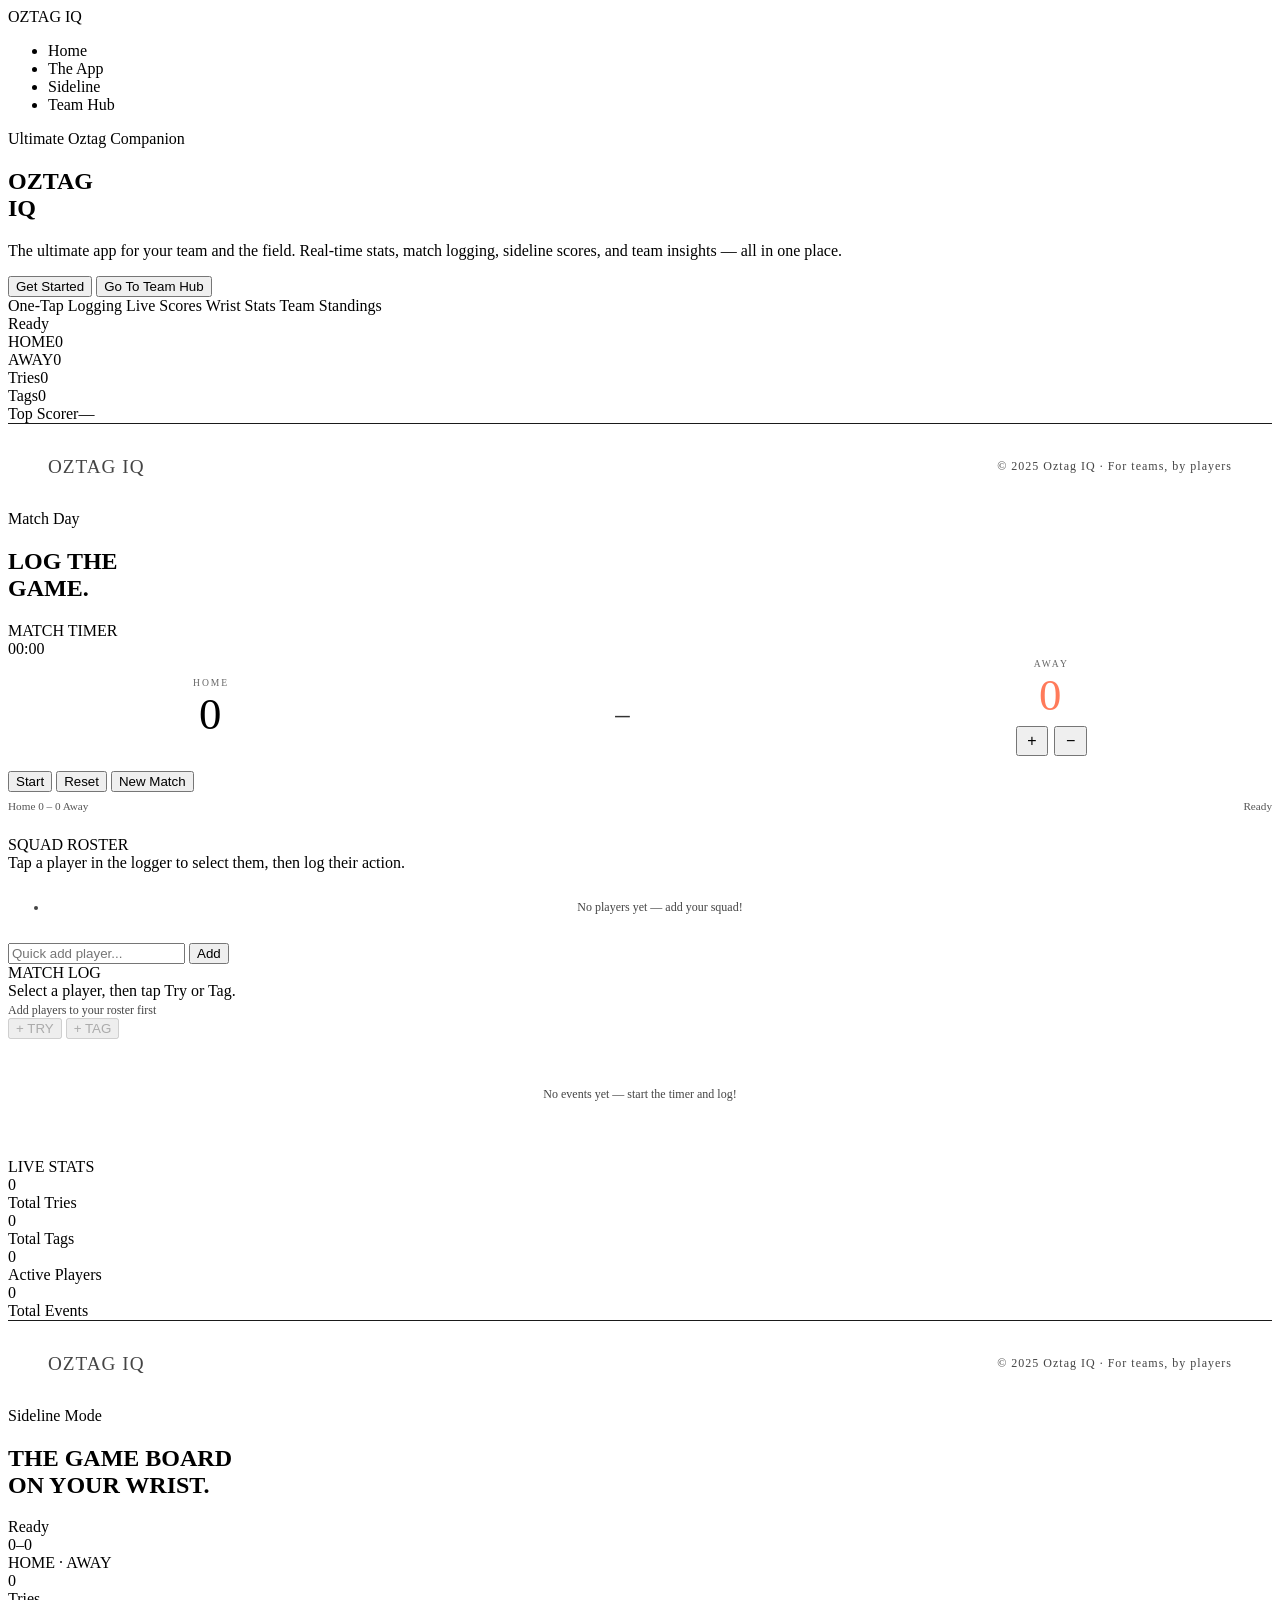
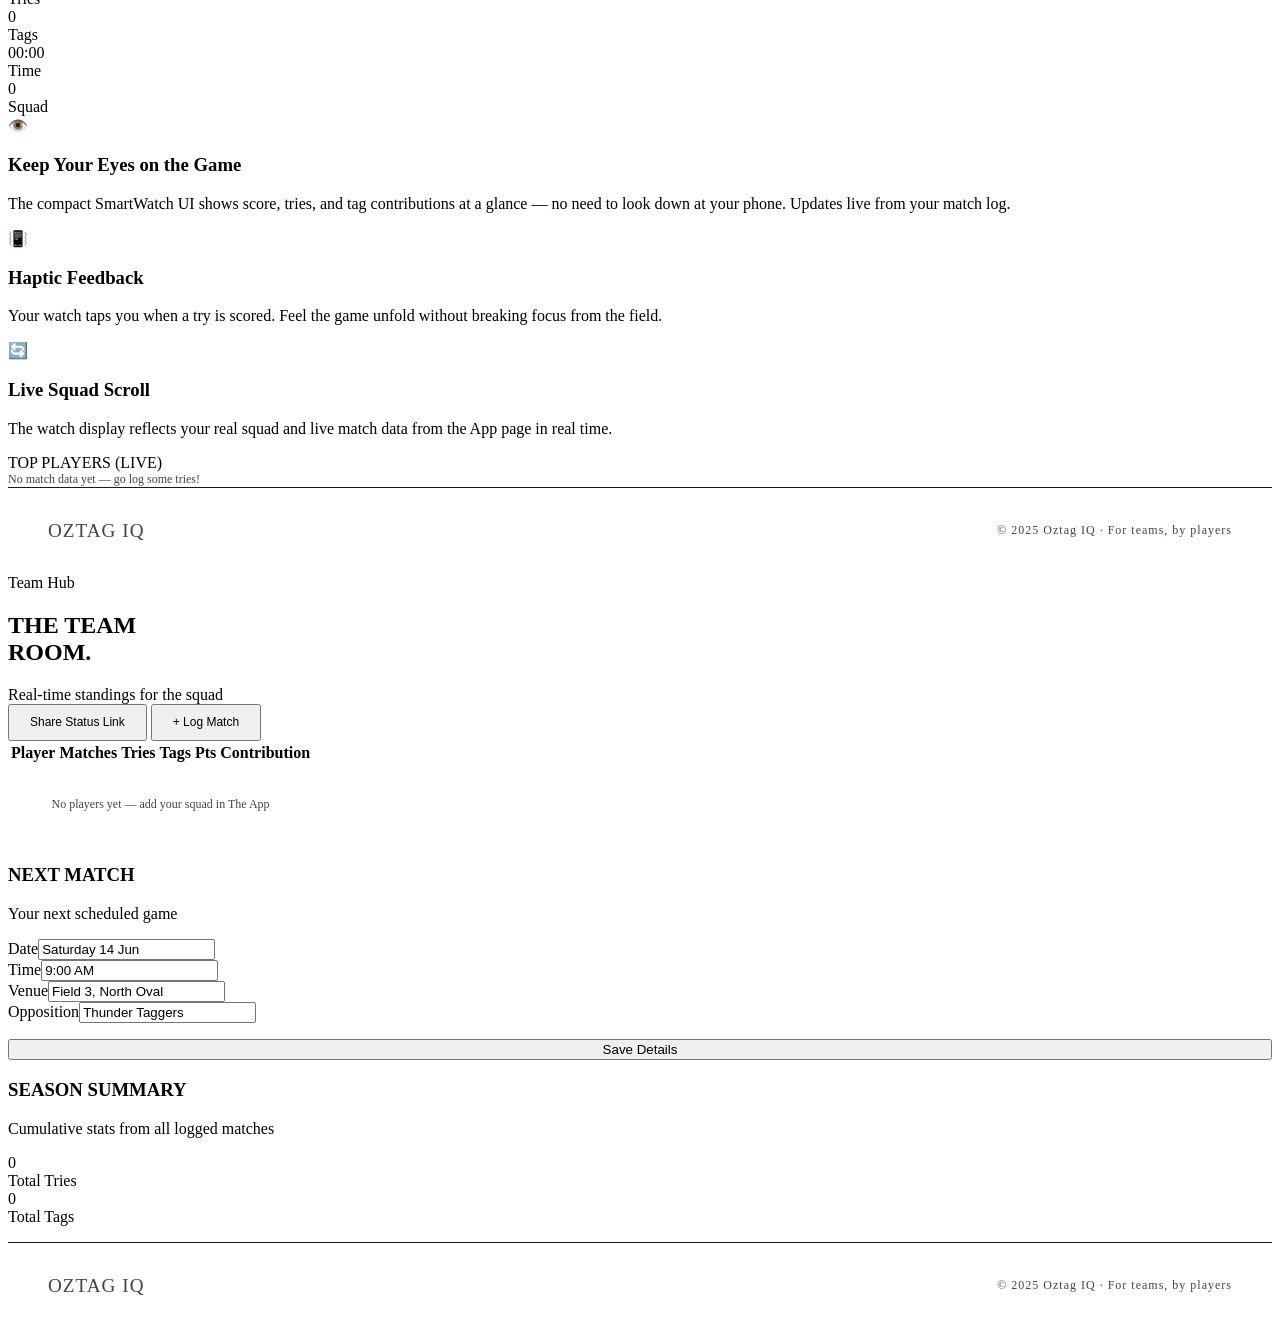
==== index (3).html @ fad25395 "Add files via upload" ====
<!DOCTYPE html>
<html lang="en">
<head>
<meta charset="UTF-8">
<meta name="viewport" content="width=device-width, initial-scale=1.0">
<title>Oztag IQ</title>
<link href="https://fonts.googleapis.com/css2?family=Bebas+Neue&family=DM+Sans:wght@300;400;500;600&family=DM+Mono:wght@400;500&display=swap" rel="stylesheet">
<link rel="stylesheet" href="style.css">
</head>
<body>

<nav>
  <span class="nav-logo" onclick="showPage('home')">OZTAG IQ</span>
  <ul class="nav-links">
    <li><a onclick="showPage('home')" id="nav-home" class="active">Home</a></li>
    <li><a onclick="showPage('app')" id="nav-app">The App</a></li>
    <li><a onclick="showPage('sideline')" id="nav-sideline">Sideline</a></li>
    <li><a onclick="showPage('teamhub')" id="nav-teamhub">Team Hub</a></li>
  </ul>
</nav>

<!-- TOAST -->
<div class="toast" id="toast"></div>

<!-- ADD PLAYER MODAL -->
<div class="modal-overlay hidden" id="addPlayerModal">
  <div class="modal">
    <h3>ADD PLAYER</h3>
    <input class="text-input modal-input" id="newPlayerName" placeholder="Player name..." />
    <div class="modal-actions">
      <button class="btn btn-secondary btn-small" onclick="closeModal()">Cancel</button>
      <button class="btn btn-primary btn-small" onclick="confirmAddPlayer()">Add Player</button>
    </div>
  </div>
</div>

<!-- ═══ HOME ═══ -->
<div id="home" class="page active">
  <section class="hero">
    <div class="hero-content">
      <div class="hero-eyebrow">Ultimate Oztag Companion</div>
      <h1 class="hero-title">OZTAG<br><span>IQ</span></h1>
      <p class="hero-sub">The ultimate app for your team and the field. Real-time stats, match logging, sideline scores, and team insights — all in one place.</p>
      <div class="hero-buttons">
        <button class="btn btn-primary" onclick="showPage('app')">Get Started</button>
        <button class="btn btn-secondary" onclick="showPage('teamhub')">Go To Team Hub</button>
      </div>
      <div class="hero-pills">
        <span class="pill">One-Tap Logging</span>
        <span class="pill">Live Scores</span>
        <span class="pill">Wrist Stats</span>
        <span class="pill">Team Standings</span>
      </div>
    </div>
    <div class="hero-visual">
      <div class="phone-wrap">
        <div class="phone">
          <div class="phone-screen">
            <div class="phone-score-header"><div class="game-label" id="heroGameLabel">Live · 00:00</div></div>
            <div class="score-row"><span class="score-team">HOME</span><span class="score-num" id="heroHome">0</span></div>
            <div class="score-row"><span class="score-team">AWAY</span><span class="score-num" id="heroAway">0</span></div>
            <div class="phone-stats">
              <div class="stat-row"><span>Tries</span><span id="heroTries">0</span></div>
              <div class="stat-row"><span>Tags</span><span id="heroTags">0</span></div>
              <div class="stat-row"><span>Top Scorer</span><span id="heroTopScorer">—</span></div>
            </div>
          </div>
        </div>
      </div>
    </div>
  </section>
  <footer><span class="logo">OZTAG IQ</span><span>© 2025 Oztag IQ · For teams, by players</span></footer>
</div>

<!-- ═══ THE APP ═══ -->
<div id="app" class="page">
  <div class="section-header">
    <div class="section-label">Match Day</div>
    <h2 class="section-title">LOG THE<br><span>GAME.</span></h2>
  </div>
  <div class="app-layout">
    <!-- LEFT: Roster + Logger -->
    <div style="display:flex;flex-direction:column;gap:1.5rem;">
      <!-- Match Timer -->
      <div class="app-panel">
        <div class="panel-title">MATCH TIMER</div>
        <div class="match-timer" id="matchTimer">00:00</div>
        <div style="display:flex;justify-content:space-around;align-items:center;margin-bottom:.9rem;gap:1rem;">
          <div style="text-align:center;">
            <div style="font-family:var(--font-m);font-size:.6rem;letter-spacing:2px;color:#666;margin-bottom:.3rem;">HOME</div>
            <div style="font-family:var(--font-d);font-size:2.8rem;color:var(--green);letter-spacing:2px;line-height:1;" id="homeScoreDisplay">0</div>
          </div>
          <div style="font-family:var(--font-d);font-size:1.8rem;color:#333;margin-top:1rem;">–</div>
          <div style="text-align:center;">
            <div style="font-family:var(--font-m);font-size:.6rem;letter-spacing:2px;color:#666;margin-bottom:.3rem;">AWAY</div>
            <div style="font-family:var(--font-d);font-size:2.8rem;color:#ff7a5a;letter-spacing:2px;line-height:1;" id="awayScoreDisplay">0</div>
            <div style="display:flex;gap:.4rem;justify-content:center;margin-top:.5rem;">
              <button class="icon-btn" onclick="changeAwayTries(1)" style="font-size:1rem;padding:.25rem .6rem;">+</button>
              <button class="icon-btn danger" onclick="changeAwayTries(-1)" style="font-size:1rem;padding:.25rem .6rem;">−</button>
            </div>
          </div>
        </div>
        <div class="timer-row">
          <button class="btn btn-primary btn-small" id="timerBtn" onclick="toggleTimer()">Start</button>
          <button class="btn btn-secondary btn-small" onclick="resetTimer()">Reset</button>
          <button class="btn btn-secondary btn-small" onclick="resetMatch()">New Match</button>
        </div>
        <div style="display:flex;justify-content:space-between;font-family:var(--font-m);font-size:.7rem;color:#555;margin-top:.5rem;">
          <span id="scoreDisplay" style="color:var(--white);">Home 0 – 0 Away</span>
          <span id="matchStatus" style="color:var(--green);">Ready</span>
        </div>
      </div>
      <!-- Roster -->
      <div class="app-panel">
        <div class="panel-title">SQUAD ROSTER</div>
        <div class="panel-sub">Tap a player in the logger to select them, then log their action.</div>
        <ul class="roster-list" id="rosterList"></ul>
        <div class="add-player-row">
          <input class="text-input" id="quickAddInput" placeholder="Quick add player..." onkeydown="if(event.key==='Enter')quickAddPlayer()" />
          <button class="btn btn-primary btn-small" onclick="quickAddPlayer()">Add</button>
        </div>
      </div>
    </div>
    <!-- RIGHT: Match Logger + Live Stats -->
    <div style="display:flex;flex-direction:column;gap:1.5rem;">
      <!-- Logger -->
      <div class="app-panel">
        <div class="panel-title">MATCH LOG</div>
        <div class="panel-sub">Select a player, then tap Try or Tag.</div>
        <div class="player-tap-grid" id="playerTapGrid"></div>
        <div class="log-action-row" style="margin-bottom:1rem;">
          <button class="action-btn try" id="tryBtn" onclick="logAction('try')" disabled>+ TRY</button>
          <button class="action-btn tag" id="tagBtn" onclick="logAction('tag')" disabled>+ TAG</button>
        </div>
        <div class="match-log-scroll" id="matchLogScroll">
          <div style="text-align:center;padding:2rem;color:#444;font-family:var(--font-m);font-size:.75rem;">No events yet — start the timer and log!</div>
        </div>
      </div>
      <!-- Live Stats -->
      <div class="app-panel">
        <div class="panel-title">LIVE STATS</div>
        <div class="stats-grid" id="liveStatsGrid">
          <div class="stat-card"><div class="stat-val" id="statTries">0</div><div class="stat-lbl">Total Tries</div></div>
          <div class="stat-card"><div class="stat-val" id="statTags">0</div><div class="stat-lbl">Total Tags</div></div>
          <div class="stat-card"><div class="stat-val" id="statPlayers">0</div><div class="stat-lbl">Active Players</div></div>
          <div class="stat-card"><div class="stat-val" id="statEvents">0</div><div class="stat-lbl">Total Events</div></div>
        </div>
        <div id="playerStatBars"></div>
      </div>
    </div>
  </div>
  <footer><span class="logo">OZTAG IQ</span><span>© 2025 Oztag IQ · For teams, by players</span></footer>
</div>

<!-- ═══ SIDELINE ═══ -->
<div id="sideline" class="page">
  <div class="section-header">
    <div class="section-label">Sideline Mode</div>
    <h2 class="section-title">THE GAME BOARD<br><span>ON YOUR WRIST.</span></h2>
  </div>
  <section class="sideline-hero">
    <div class="watch-wrap">
      <div class="watch">
        <div class="watch-screen">
          <div class="watch-label" id="watchLabel">Ready</div>
          <div class="watch-score" id="watchScore">0–0</div>
          <div class="watch-vs">HOME · AWAY</div>
          <div class="watch-stats-grid">
            <div class="watch-stat"><div class="watch-stat-val" id="watchTries">0</div><div class="watch-stat-lbl">Tries</div></div>
            <div class="watch-stat"><div class="watch-stat-val" id="watchTags">0</div><div class="watch-stat-lbl">Tags</div></div>
            <div class="watch-stat"><div class="watch-stat-val" id="watchTime">00:00</div><div class="watch-stat-lbl">Time</div></div>
            <div class="watch-stat"><div class="watch-stat-val" id="watchPlayers">0</div><div class="watch-stat-lbl">Squad</div></div>
          </div>
        </div>
      </div>
    </div>
    <div class="sideline-features">
      <div class="sl-feature">
        <div class="sl-icon">👁️</div>
        <div>
          <h3>Keep Your Eyes on the Game</h3>
          <p>The compact SmartWatch UI shows score, tries, and tag contributions at a glance — no need to look down at your phone. Updates live from your match log.</p>
        </div>
      </div>
      <div class="sl-feature">
        <div class="sl-icon">📳</div>
        <div>
          <h3>Haptic Feedback</h3>
          <p>Your watch taps you when a try is scored. Feel the game unfold without breaking focus from the field.</p>
        </div>
      </div>
      <div class="sl-feature">
        <div class="sl-icon">🔄</div>
        <div>
          <h3>Live Squad Scroll</h3>
          <p>The watch display reflects your real squad and live match data from the App page in real time.</p>
        </div>
      </div>
      <div class="app-panel" style="margin-top:0;">
        <div class="panel-title">TOP PLAYERS (LIVE)</div>
        <div id="sidelinePlayerList" style="font-family:var(--font-m);font-size:.8rem;color:#666;">No match data yet — go log some tries!</div>
      </div>
    </div>
  </section>
  <footer><span class="logo">OZTAG IQ</span><span>© 2025 Oztag IQ · For teams, by players</span></footer>
</div>

<!-- ═══ TEAM HUB ═══ -->
<div id="teamhub" class="page">
  <div class="section-header">
    <div class="section-label">Team Hub</div>
    <h2 class="section-title">THE TEAM<br><span>ROOM.</span></h2>
  </div>
  <div class="team-hub-layout">
    <div class="hub-top">
      <div class="hub-badge"><div class="live-dot"></div>Real-time standings for the squad</div>
      <div class="hub-actions">
        <button class="btn btn-secondary" style="padding:.6rem 1.25rem;font-size:.75rem;" onclick="shareStatusLink()">Share Status Link</button>
        <button class="btn btn-primary" style="padding:.6rem 1.25rem;font-size:.75rem;" onclick="showPage('app')">+ Log Match</button>
      </div>
    </div>
    <table class="standings-table">
      <thead>
        <tr>
          <th>Player</th>
          <th>Matches</th>
          <th>Tries</th>
          <th>Tags</th>
          <th>Pts Contribution</th>
        </tr>
      </thead>
      <tbody id="standingsBody"></tbody>
    </table>
    <div class="hub-bottom-cards">
      <div class="hub-card">
        <h3>NEXT MATCH</h3>
        <p>Your next scheduled game</p>
        <div class="next-match-details">
          <div class="match-detail-row"><span>Date</span><input id="nmDate" value="Saturday 14 Jun" /></div>
          <div class="match-detail-row"><span>Time</span><input id="nmTime" value="9:00 AM" /></div>
          <div class="match-detail-row"><span>Venue</span><input id="nmVenue" value="Field 3, North Oval" /></div>
          <div class="match-detail-row"><span>Opposition</span><input id="nmOppo" value="Thunder Taggers" /></div>
        </div>
        <button class="btn btn-secondary btn-small" style="margin-top:1rem;width:100%;" onclick="saveNextMatch()">Save Details</button>
      </div>
      <div class="hub-card">
        <h3>SEASON SUMMARY</h3>
        <p>Cumulative stats from all logged matches</p>
        <div class="stats-grid" style="grid-template-columns:1fr 1fr;gap:.75rem;margin-bottom:1rem;">
          <div class="stat-card"><div class="stat-val" id="seasonTries">0</div><div class="stat-lbl">Total Tries</div></div>
          <div class="stat-card"><div class="stat-val" id="seasonTags">0</div><div class="stat-lbl">Total Tags</div></div>
        </div>
        <div id="seasonBars"></div>
      </div>
    </div>
  </div>
  <footer><span class="logo">OZTAG IQ</span><span>© 2025 Oztag IQ · For teams, by players</span></footer>
</div>

<script>
// ═══════════════════════════════════════════════════
// STATE
// ═══════════════════════════════════════════════════
let state = {
  players: [],         // {id, name, tries, tags, matches}
  matchLog: [],        // {id, time, player, action, timestamp}
  timerRunning: false,
  timerSeconds: 0,
  selectedPlayer: null,
  matchActive: false,
  nextMatch: { date:'Saturday 14 Jun', time:'9:00 AM', venue:'Field 3, North Oval', oppo:'Thunder Taggers' },
  matchCount: 0,
  awayTries: 0
};
let timerInterval = null;

// ═══════════════════════════════════════════════════
// PERSISTENCE
// ═══════════════════════════════════════════════════
function save() {
  try { localStorage.setItem('oztagiq_v2', JSON.stringify(state)); } catch(e){}
}
function load() {
  try {
    const d = localStorage.getItem('oztagiq_v2');
    if (d) state = { ...state, ...JSON.parse(d), timerRunning: false };
  } catch(e){}
}

// ═══════════════════════════════════════════════════
// NAVIGATION
// ═══════════════════════════════════════════════════
function showPage(id) {
  document.querySelectorAll('.page').forEach(p => p.classList.remove('active'));
  document.querySelectorAll('.nav-links a').forEach(a => a.classList.remove('active'));
  document.getElementById(id).classList.add('active');
  document.getElementById('nav-' + id).classList.add('active');
  window.scrollTo(0, 0);
  renderAll();
}

// ═══════════════════════════════════════════════════
// TIMER
// ═══════════════════════════════════════════════════
function toggleTimer() {
  if (state.timerRunning) {
    clearInterval(timerInterval);
    state.timerRunning = false;
    document.getElementById('timerBtn').textContent = 'Resume';
    document.getElementById('matchStatus').textContent = 'Paused';
  } else {
    state.matchActive = true;
    state.timerRunning = true;
    document.getElementById('timerBtn').textContent = 'Pause';
    document.getElementById('matchStatus').textContent = 'Live';
    timerInterval = setInterval(() => {
      state.timerSeconds++;
      updateTimerDisplay();
      save();
    }, 1000);
  }
  save();
}
function resetTimer() {
  clearInterval(timerInterval);
  state.timerRunning = false;
  state.timerSeconds = 0;
  document.getElementById('timerBtn').textContent = 'Start';
  document.getElementById('matchStatus').textContent = 'Ready';
  updateTimerDisplay();
  save();
}
function resetMatch() {
  if (!confirm('Start a new match? This will save current stats to season totals and reset the log.')) return;
  clearInterval(timerInterval);
  // increment match count for players with activity
  state.players.forEach(p => {
    if (p.tries > 0 || p.tags > 0) p.matches = (p.matches || 0) + 1;
  });
  state.matchCount++;
  state.matchLog = [];
  state.timerRunning = false;
  state.timerSeconds = 0;
  state.matchActive = false;
  state.selectedPlayer = null;
  state.awayTries = 0;
  document.getElementById('timerBtn').textContent = 'Start';
  document.getElementById('matchStatus').textContent = 'Ready';
  updateTimerDisplay();
  save();
  renderAll();
  toast('New match started!');
}
function updateTimerDisplay() {
  const m = Math.floor(state.timerSeconds / 60).toString().padStart(2,'0');
  const s = (state.timerSeconds % 60).toString().padStart(2,'0');
  const str = m + ':' + s;
  const el = document.getElementById('matchTimer');
  if (el) el.textContent = str;
  const wt = document.getElementById('watchTime');
  if (wt) wt.textContent = str;
  const hl = document.getElementById('heroGameLabel');
  if (hl) hl.textContent = state.matchActive ? 'Live · ' + str : 'Ready';
}

// ═══════════════════════════════════════════════════
// PLAYERS
// ═══════════════════════════════════════════════════
function quickAddPlayer() {
  const inp = document.getElementById('quickAddInput');
  const name = inp.value.trim();
  if (!name) return;
  addPlayer(name);
  inp.value = '';
}
function addPlayer(name) {
  if (!name) return;
  if (state.players.find(p => p.name.toLowerCase() === name.toLowerCase())) {
    toast('Player already in squad!'); return;
  }
  state.players.push({ id: Date.now(), name, tries: 0, tags: 0, matches: 0 });
  save();
  renderAll();
  toast(name + ' added to squad!');
}
function removePlayer(id) {
  state.players = state.players.filter(p => p.id !== id);
  if (state.selectedPlayer === id) state.selectedPlayer = null;
  save();
  renderAll();
}
function confirmAddPlayer() {
  const name = document.getElementById('newPlayerName').value.trim();
  if (name) { addPlayer(name); closeModal(); document.getElementById('newPlayerName').value = ''; }
}
function closeModal() { document.getElementById('addPlayerModal').classList.add('hidden'); }

// ═══════════════════════════════════════════════════
// MATCH LOG
// ═══════════════════════════════════════════════════
function selectPlayer(id) {
  state.selectedPlayer = state.selectedPlayer === id ? null : id;
  renderPlayerTapGrid();
  const disabled = state.selectedPlayer === null;
  document.getElementById('tryBtn').disabled = disabled;
  document.getElementById('tagBtn').disabled = disabled;
}
function logAction(action) {
  if (!state.selectedPlayer) return;
  const player = state.players.find(p => p.id === state.selectedPlayer);
  if (!player) return;
  const m = Math.floor(state.timerSeconds / 60).toString().padStart(2,'0');
  const s = (state.timerSeconds % 60).toString().padStart(2,'0');
  const entry = { id: Date.now(), time: m+':'+s, player: player.name, playerId: player.id, action };
  state.matchLog.unshift(entry);
  if (action === 'try') player.tries++;
  if (action === 'tag') player.tags++;
  save();
  renderAll();
  toast(player.name + ': ' + (action === 'try' ? 'Try scored! 🏉' : 'Tag logged!'));
}
function deleteLogEntry(id) {
  const entry = state.matchLog.find(e => e.id === id);
  if (entry) {
    const player = state.players.find(p => p.id === entry.playerId);
    if (player) {
      if (entry.action === 'try' && player.tries > 0) player.tries--;
      if (entry.action === 'tag' && player.tags > 0) player.tags--;
    }
    state.matchLog = state.matchLog.filter(e => e.id !== id);
    save();
    renderAll();
  }
}

// ═══════════════════════════════════════════════════
// NEXT MATCH SAVE
// ═══════════════════════════════════════════════════
function saveNextMatch() {
  state.nextMatch = {
    date: document.getElementById('nmDate').value,
    time: document.getElementById('nmTime').value,
    venue: document.getElementById('nmVenue').value,
    oppo: document.getElementById('nmOppo').value
  };
  save();
  toast('Next match saved!');
}
function shareStatusLink() {
  const text = 'Oztag IQ Live — Home ' + getTries() + ' – ' + (state.awayTries||0) + ' Away | Time: ' + getTimeStr();
  if (navigator.clipboard) navigator.clipboard.writeText(text);
  toast('Status copied to clipboard!');
}
function changeAwayTries(delta) {
  state.awayTries = Math.max(0, (state.awayTries || 0) + delta);
  save();
  updateScoreDisplay();
  if (delta > 0) toast('Away try scored!');
}
function getTries() { return state.players.reduce((s,p)=>s+p.tries,0); }
function getTags() { return state.players.reduce((s,p)=>s+p.tags,0); }
function getTimeStr() { const m=Math.floor(state.timerSeconds/60).toString().padStart(2,'0'); const s=(state.timerSeconds%60).toString().padStart(2,'0'); return m+':'+s; }

// ═══════════════════════════════════════════════════
// TOAST
// ═══════════════════════════════════════════════════
let toastTimeout;
function toast(msg) {
  const el = document.getElementById('toast');
  el.textContent = msg;
  el.classList.add('show');
  clearTimeout(toastTimeout);
  toastTimeout = setTimeout(() => el.classList.remove('show'), 2200);
}

// ═══════════════════════════════════════════════════
// RENDER
// ═══════════════════════════════════════════════════
function renderAll() {
  renderRoster();
  renderPlayerTapGrid();
  renderMatchLog();
  renderLiveStats();
  renderStandings();
  renderSidelineWatch();
  renderSeasonSummary();
  updateScoreDisplay();
}

function renderRoster() {
  const el = document.getElementById('rosterList');
  if (!el) return;
  if (state.players.length === 0) {
    el.innerHTML = '<li style="padding:.75rem;color:#444;font-family:var(--font-m);font-size:.75rem;text-align:center;">No players yet — add your squad!</li>';
    return;
  }
  el.innerHTML = state.players.map(p => `
    <li class="roster-item">
      <span class="roster-name">${p.name}</span>
      <div class="roster-actions">
        <span style="color:#555;font-size:.65rem;">${p.tries}T ${p.tags}Tg</span>
        <button class="icon-btn danger" onclick="removePlayer(${p.id})">✕</button>
      </div>
    </li>`).join('');
}

function renderPlayerTapGrid() {
  const el = document.getElementById('playerTapGrid');
  if (!el) return;
  if (state.players.length === 0) {
    el.innerHTML = '<span style="font-family:var(--font-m);font-size:.75rem;color:#444;">Add players to your roster first</span>';
    return;
  }
  el.innerHTML = state.players.map(p => `
    <button class="player-tap ${state.selectedPlayer === p.id ? 'selected' : ''}" onclick="selectPlayer(${p.id})">${p.name}</button>
  `).join('');
}

function renderMatchLog() {
  const el = document.getElementById('matchLogScroll');
  if (!el) return;
  if (state.matchLog.length === 0) {
    el.innerHTML = '<div style="text-align:center;padding:2rem;color:#444;font-family:var(--font-m);font-size:.75rem;">No events yet — start the timer and log!</div>';
    return;
  }
  el.innerHTML = state.matchLog.map(e => `
    <div class="log-entry">
      <span class="log-time">${e.time}</span>
      <span class="log-player">${e.player}</span>
      <span class="log-action-badge ${e.action === 'try' ? 'badge-try' : 'badge-tag'}">${e.action === 'try' ? 'TRY' : 'TAG'}</span>
      <button class="log-del" onclick="deleteLogEntry(${e.id})" title="Remove">✕</button>
    </div>`).join('');
}

function renderLiveStats() {
  const tries = getTries();
  const tags = getTags();
  const events = state.matchLog.length;
  const activePlayers = state.players.filter(p => p.tries > 0 || p.tags > 0).length;
  const set = (id, val) => { const e = document.getElementById(id); if(e) e.textContent = val; };
  set('statTries', tries);
  set('statTags', tags);
  set('statPlayers', activePlayers);
  set('statEvents', events);
  // hero phone
  set('heroTries', tries);
  set('heroTags', tags);
  set('heroHome', tries);
  // top scorer
  const sorted = [...state.players].sort((a,b) => b.tries - a.tries);
  set('heroTopScorer', sorted.length && sorted[0].tries > 0 ? sorted[0].name + ' · ' + sorted[0].tries + ' tries' : '—');
  // player bars
  const barsEl = document.getElementById('playerStatBars');
  if (barsEl && state.players.length > 0) {
    const maxTries = Math.max(...state.players.map(p=>p.tries), 1);
    barsEl.innerHTML = state.players.filter(p=>p.tries>0||p.tags>0).map(p => `
      <div class="bar-row">
        <div class="bar-label"><span>${p.name}</span><span>${p.tries} tries · ${p.tags} tags</span></div>
        <div class="bar-track"><div class="bar-fill" style="width:${Math.round(p.tries/maxTries*100)}%"></div></div>
      </div>`).join('') || '<div style="color:#444;font-size:.75rem;font-family:var(--font-m);">No stats yet</div>';
  }
}

function updateScoreDisplay() {
  const home = getTries();
  const away = state.awayTries || 0;
  const el = document.getElementById('scoreDisplay');
  if (el) el.textContent = 'Home ' + home + ' – ' + away + ' Away';
  const hd = document.getElementById('homeScoreDisplay');
  if (hd) hd.textContent = home;
  const ad = document.getElementById('awayScoreDisplay');
  if (ad) ad.textContent = away;
  // hero phone
  const ha = document.getElementById('heroAway');
  if (ha) ha.textContent = away;
  // watch
  const ws = document.getElementById('watchScore');
  if (ws) ws.textContent = home + '–' + away;
}

function renderStandings() {
  const el = document.getElementById('standingsBody');
  if (!el) return;
  if (state.players.length === 0) {
    el.innerHTML = '<tr><td colspan="5" style="text-align:center;padding:2rem;color:#444;font-family:var(--font-m);font-size:.75rem;">No players yet — add your squad in The App</td></tr>';
    return;
  }
  const sorted = [...state.players].sort((a,b)=>(b.tries*2+b.tags)-(a.tries*2+a.tags));
  el.innerHTML = sorted.map((p,i) => `
    <tr>
      <td><div class="player-name">${p.name}${i===0 && p.tries>0?'<span class="you-badge">TOP</span>':''}</div></td>
      <td>${p.matches}</td>
      <td class="${p.tries === Math.max(...state.players.map(x=>x.tries)) && p.tries>0 ? 'stat-highlight':''}">${p.tries}</td>
      <td>${p.tags}</td>
      <td class="${p.tries*2+p.tags === Math.max(...state.players.map(x=>x.tries*2+x.tags)) && (p.tries+p.tags)>0 ? 'stat-highlight':''}">${p.tries * 2 + p.tags}</td>
    </tr>`).join('');
}

function renderSidelineWatch() {
  const tries = getTries();
  const tags = getTags();
  const set = (id,v) => { const e=document.getElementById(id); if(e) e.textContent=v; };
  set('watchScore', getTries() + '–' + (state.awayTries||0));
  set('watchTries', tries);
  set('watchTags', tags);
  set('watchPlayers', state.players.length);
  set('watchLabel', state.matchActive ? 'Live Match' : 'Ready');
  // sideline player list
  const el = document.getElementById('sidelinePlayerList');
  if (el) {
    const active = [...state.players].filter(p=>p.tries>0||p.tags>0).sort((a,b)=>b.tries-a.tries);
    if (active.length === 0) {
      el.innerHTML = '<div style="color:#444;font-size:.75rem;">No match data yet — go log some tries!</div>';
    } else {
      el.innerHTML = active.map(p=>`
        <div style="display:flex;justify-content:space-between;padding:.5rem 0;border-bottom:1px solid #111;font-family:var(--font-m);font-size:.75rem;">
          <span>${p.name}</span><span style="color:var(--green);">${p.tries}T ${p.tags}Tg</span>
        </div>`).join('');
    }
  }
}

function renderSeasonSummary() {
  const allTries = state.players.reduce((s,p)=>s+p.tries,0);
  const allTags = state.players.reduce((s,p)=>s+p.tags,0);
  const set = (id,v) => { const e=document.getElementById(id); if(e) e.textContent=v; };
  set('seasonTries', allTries);
  set('seasonTags', allTags);
  const barsEl = document.getElementById('seasonBars');
  if (barsEl && state.players.length > 0) {
    const maxTries = Math.max(...state.players.map(p=>p.tries),1);
    barsEl.innerHTML = state.players.filter(p=>p.tries>0).map(p=>`
      <div class="bar-row">
        <div class="bar-label"><span>${p.name}</span><span>${p.tries} tries</span></div>
        <div class="bar-track"><div class="bar-fill" style="width:${Math.round(p.tries/maxTries*100)}%"></div></div>
      </div>`).join('') || '<div style="color:#444;font-size:.75rem;font-family:var(--font-m);">No tries logged yet</div>';
  }
}

// ═══════════════════════════════════════════════════
// INIT
// ═══════════════════════════════════════════════════
load();
// Restore next match inputs
if (state.nextMatch) {
  const fields = ['nmDate','nmTime','nmVenue','nmOppo'];
  const keys = ['date','time','venue','oppo'];
  fields.forEach((id,i)=>{ const el=document.getElementById(id); if(el&&state.nextMatch[keys[i]]) el.value=state.nextMatch[keys[i]]; });
}
renderAll();
updateTimerDisplay();
// If timer was running when page closed, mark as paused
document.getElementById('matchStatus').textContent = state.matchActive ? 'Paused' : 'Ready';
document.getElementById('timerBtn').textContent = 'Start';
</script>
</body>
</html>
---- style.css ----
.modal-overlay{position:fixed;inset:0;background:rgba(0,0,0,.75);z-index:200;display:flex;align-items:center;justify-content:center;backdrop-filter:blur(4px);}
.modal-overlay.hidden{display:none;}
.modal{background:#1a1a1a;border:1px solid #2a2a2a;border-radius:16px;padding:2rem;width:360px;max-width:90vw;}
.modal h3{font-family:var(--font-d);font-size:1.4rem;letter-spacing:1px;margin-bottom:1.5rem;}
.modal-input{width:100%;margin-bottom:1rem;}
.modal-actions{display:flex;gap:.75rem;justify-content:flex-end;margin-top:1.5rem;}
.toast{position:fixed;bottom:2rem;left:50%;transform:translateX(-50%);background:var(--green);color:var(--black);font-family:var(--font-m);font-size:.8rem;font-weight:600;letter-spacing:1px;padding:.65rem 1.5rem;border-radius:50px;z-index:300;opacity:0;transition:opacity .3s;pointer-events:none;}
.toast.show{opacity:1;}
 
/* FOOTER */
footer{border-top:1px solid #1a1a1a;padding:2rem 2.5rem;display:flex;align-items:center;justify-content:space-between;color:#444;font-size:.75rem;font-family:var(--font-m);letter-spacing:1px;}
footer .logo{color:var(--green);font-family:var(--font-d);font-size:1.2rem;}
 
@media(max-width:768px){
  .hero,.sideline-hero{grid-template-columns:1fr;}
  .app-layout,.hub-bottom-cards{grid-template-columns:1fr;}
  .hero-visual{display:none;}
  nav{padding:0 1rem;}
  .hero,.sideline-hero,.team-hub-layout{padding-left:1.25rem;padding-right:1.25rem;}
  .app-layout{padding:0 1.25rem 3rem;}
  .section-header{padding:3rem 1.25rem 2rem;}
  .nav-links a{font-size:.7rem;padding:.5rem .6rem;}
}
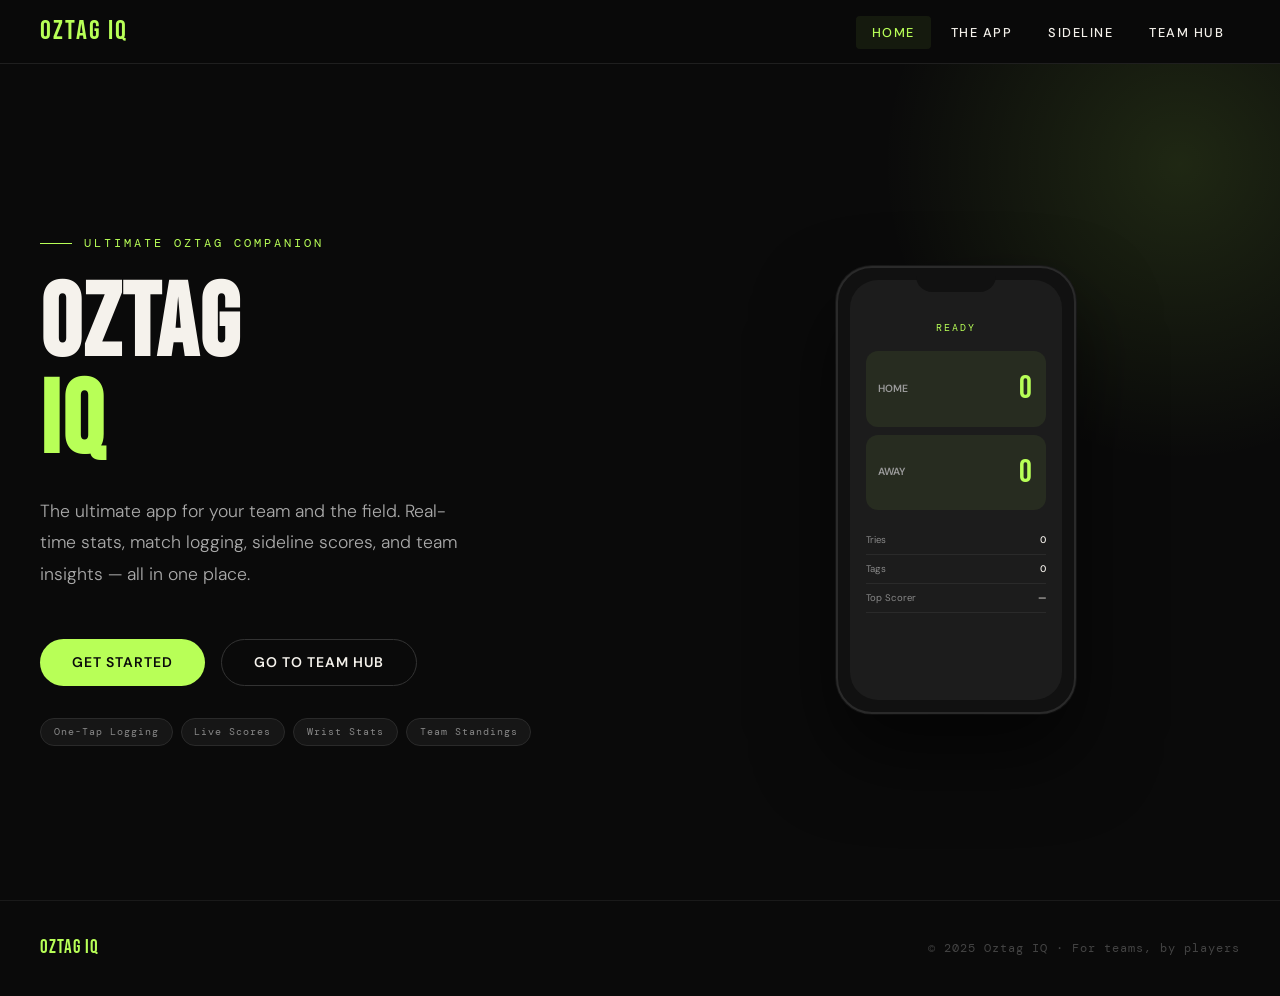
==== commit 8fc746c4: "Add files via upload" ====
--- a/index (3).html
+++ b/index (3).html
@@ -6,6 +6,8 @@
 <title>Oztag IQ</title>
 <link href="https://fonts.googleapis.com/css2?family=Bebas+Neue&family=DM+Sans:wght@300;400;500;600&family=DM+Mono:wght@400;500&display=swap" rel="stylesheet">
 <link rel="stylesheet" href="style.css">
+<link rel="manifest" href="manifest.json">
+  <meta name="theme-color" content="#b8ff57">
 </head>
 <body>
 
@@ -652,6 +654,12 @@
 // If timer was running when page closed, mark as paused
 document.getElementById('matchStatus').textContent = state.matchActive ? 'Paused' : 'Ready';
 document.getElementById('timerBtn').textContent = 'Start';
+
+
+if ('serviceWorker' in navigator) {
+  navigator.serviceWorker.register('./sw.js');
+}
+
 </script>
 </body>
 </html>
--- a/style.css
+++ b/style.css
@@ -1,3 +1,166 @@
+:root {
+  --black:#0a0a0a;--white:#f5f2ec;--green:#b8ff57;--green-dark:#8fd43a;
+  --grey:#1c1c1c;--grey2:#2a2a2a;--muted:#666;--accent:#ff5733;
+  --font-d:'Bebas Neue',sans-serif;--font-b:'DM Sans',sans-serif;--font-m:'DM Mono',monospace;
+}
+*,*::before,*::after{box-sizing:border-box;margin:0;padding:0;}
+html{scroll-behavior:smooth;}
+body{background:var(--black);color:var(--white);font-family:var(--font-b);font-size:16px;line-height:1.6;overflow-x:hidden;}
+nav{position:fixed;top:0;left:0;right:0;z-index:100;display:flex;align-items:center;justify-content:space-between;padding:0 2.5rem;height:64px;background:rgba(10,10,10,0.95);backdrop-filter:blur(12px);border-bottom:1px solid #1f1f1f;}
+.nav-logo{font-family:var(--font-d);font-size:1.7rem;letter-spacing:2px;color:var(--green);text-decoration:none;cursor:pointer;}
+.nav-links{display:flex;gap:.25rem;list-style:none;}
+.nav-links a{color:var(--white);text-decoration:none;font-size:.8rem;font-weight:500;letter-spacing:1.5px;text-transform:uppercase;padding:.5rem 1rem;border-radius:4px;transition:color .2s,background .2s;cursor:pointer;}
+.nav-links a:hover,.nav-links a.active{color:var(--green);background:rgba(184,255,87,.07);}
+.page{display:none;min-height:100vh;padding-top:64px;}
+.page.active{display:block;}
+#home.active{display:flex;flex-direction:column;}
+
+/* HOME */
+.hero{position:relative;display:grid;grid-template-columns:1fr 1fr;align-items:center;min-height:calc(100vh - 64px);padding:5rem 2.5rem 4rem;gap:4rem;overflow:hidden;}
+.hero::before{content:'';position:absolute;top:-200px;right:-200px;width:600px;height:600px;background:radial-gradient(circle,rgba(184,255,87,.12) 0%,transparent 70%);pointer-events:none;}
+.hero-eyebrow{font-family:var(--font-m);font-size:.75rem;letter-spacing:3px;text-transform:uppercase;color:var(--green);margin-bottom:1.5rem;display:flex;align-items:center;gap:.75rem;}
+.hero-eyebrow::before{content:'';display:block;width:32px;height:1px;background:var(--green);}
+.hero-title{font-family:var(--font-d);font-size:clamp(4rem,8vw,7rem);line-height:.95;letter-spacing:2px;margin-bottom:1.5rem;}
+.hero-title span{color:var(--green);}
+.hero-sub{font-size:1.1rem;color:#aaa;max-width:440px;margin-bottom:3rem;font-weight:300;line-height:1.8;}
+.hero-buttons{display:flex;gap:1rem;flex-wrap:wrap;}
+.btn{display:inline-block;padding:.85rem 2rem;border-radius:50px;font-weight:600;font-size:.875rem;letter-spacing:1px;text-transform:uppercase;cursor:pointer;text-decoration:none;transition:all .2s;border:none;font-family:var(--font-b);}
+.btn-primary{background:var(--green);color:var(--black);}
+.btn-primary:hover{background:var(--green-dark);transform:translateY(-2px);}
+.btn-secondary{background:transparent;color:var(--white);border:1.5px solid #333;}
+.btn-secondary:hover{border-color:var(--green);color:var(--green);transform:translateY(-2px);}
+.hero-pills{display:flex;gap:.5rem;flex-wrap:wrap;margin-top:2rem;}
+.pill{font-family:var(--font-m);font-size:.65rem;letter-spacing:1px;padding:.3rem .8rem;border-radius:20px;background:rgba(255,255,255,.05);border:1px solid #2a2a2a;color:#888;}
+.hero-visual{display:flex;justify-content:center;align-items:center;position:relative;}
+.phone-wrap{position:relative;animation:float 4s ease-in-out infinite;}
+@keyframes float{0%,100%{transform:translateY(0);}50%{transform:translateY(-16px);}}
+.phone{width:240px;background:#111;border-radius:36px;border:2px solid #2a2a2a;padding:12px;box-shadow:0 40px 80px rgba(0,0,0,.6),0 0 0 1px #1a1a1a;position:relative;overflow:hidden;}
+.phone::before{content:'';position:absolute;top:0;left:50%;transform:translateX(-50%);width:80px;height:24px;background:#111;border-radius:0 0 16px 16px;z-index:10;}
+.phone-screen{background:var(--grey);border-radius:28px;padding:2.5rem 1rem 1.5rem;min-height:420px;}
+.phone-score-header{text-align:center;margin-bottom:1rem;}
+.game-label{font-family:var(--font-m);font-size:.6rem;letter-spacing:2px;color:var(--green);text-transform:uppercase;margin-bottom:.5rem;}
+.score-row{display:flex;justify-content:space-between;align-items:center;padding:.75rem;background:rgba(184,255,87,.07);border-radius:12px;margin-bottom:.5rem;}
+.score-team{font-size:.65rem;font-weight:600;color:#999;}
+.score-num{font-family:var(--font-d);font-size:2rem;color:var(--green);letter-spacing:2px;}
+.phone-stats{margin-top:1rem;}
+.stat-row{display:flex;justify-content:space-between;padding:.4rem 0;border-bottom:1px solid #2a2a2a;font-size:.6rem;color:#888;}
+.stat-row span:last-child{color:var(--white);font-weight:500;}
+
+/* SECTION HEADERS */
+.section-header{padding:5rem 2.5rem 3rem;max-width:800px;}
+.section-label{font-family:var(--font-m);font-size:.7rem;letter-spacing:3px;text-transform:uppercase;color:var(--green);margin-bottom:1rem;display:flex;align-items:center;gap:.75rem;}
+.section-label::before{content:'';display:block;width:24px;height:1px;background:var(--green);}
+.section-title{font-family:var(--font-d);font-size:clamp(2.5rem,5vw,4.5rem);line-height:1;letter-spacing:1px;}
+.section-title span{color:var(--green);}
+
+/* APP PAGE - MATCH LOG */
+.app-layout{padding:0 2.5rem 5rem;display:grid;grid-template-columns:1fr 1fr;gap:2rem;align-items:start;}
+.app-panel{background:var(--grey);border-radius:16px;padding:2rem;border:1px solid #222;}
+.panel-title{font-family:var(--font-d);font-size:1.5rem;letter-spacing:1px;margin-bottom:.5rem;}
+.panel-sub{font-size:.85rem;color:#666;margin-bottom:1.5rem;}
+
+/* Roster */
+.roster-list{list-style:none;margin-bottom:1.25rem;}
+.roster-item{display:flex;align-items:center;justify-content:space-between;padding:.6rem .75rem;border-bottom:1px solid #111;font-family:var(--font-m);font-size:.8rem;}
+.roster-item:last-child{border-bottom:none;}
+.roster-name{color:var(--white);}
+.roster-actions{display:flex;gap:.4rem;}
+.icon-btn{background:rgba(255,255,255,.05);border:1px solid #333;color:#aaa;border-radius:6px;padding:.25rem .5rem;font-size:.7rem;cursor:pointer;font-family:var(--font-m);transition:all .2s;}
+.icon-btn:hover{border-color:var(--green);color:var(--green);}
+.icon-btn.danger:hover{border-color:var(--accent);color:var(--accent);}
+.add-player-row{display:flex;gap:.5rem;margin-top:.5rem;}
+.text-input{flex:1;background:#111;border:1px solid #2a2a2a;color:var(--white);border-radius:8px;padding:.5rem .75rem;font-family:var(--font-m);font-size:.8rem;outline:none;transition:border-color .2s;}
+.text-input:focus{border-color:var(--green);}
+.text-input::placeholder{color:#444;}
+.btn-small{padding:.5rem 1rem;border-radius:8px;font-size:.75rem;letter-spacing:.5px;}
+
+/* Match Log */
+.match-log-scroll{max-height:320px;overflow-y:auto;margin-bottom:1rem;}
+.match-log-scroll::-webkit-scrollbar{width:4px;}
+.match-log-scroll::-webkit-scrollbar-thumb{background:#2a2a2a;border-radius:2px;}
+.log-entry{display:flex;align-items:center;gap:.75rem;padding:.55rem .75rem;border-bottom:1px solid #111;font-size:.75rem;font-family:var(--font-m);}
+.log-entry:last-child{border-bottom:none;}
+.log-time{color:var(--muted);min-width:38px;}
+.log-player{color:var(--white);flex:1;}
+.log-action-badge{padding:.15rem .5rem;border-radius:4px;font-size:.6rem;font-weight:600;letter-spacing:1px;}
+.badge-try{background:rgba(184,255,87,.15);color:var(--green);border:1px solid rgba(184,255,87,.3);}
+.badge-tag{background:rgba(255,87,51,.1);color:#ff7a5a;border:1px solid rgba(255,87,51,.2);}
+.log-del{color:#333;cursor:pointer;transition:color .2s;background:none;border:none;font-size:.9rem;padding:0;}
+.log-del:hover{color:var(--accent);}
+.log-controls{display:grid;grid-template-columns:1fr;gap:.5rem;}
+.player-tap-grid{display:flex;flex-wrap:wrap;gap:.4rem;margin-bottom:.75rem;}
+.player-tap{background:#111;border:1px solid #2a2a2a;color:#bbb;border-radius:8px;padding:.4rem .8rem;font-family:var(--font-m);font-size:.75rem;cursor:pointer;transition:all .2s;}
+.player-tap.selected{border-color:var(--green);color:var(--green);background:rgba(184,255,87,.07);}
+.log-action-row{display:flex;gap:.5rem;}
+.action-btn{flex:1;padding:.6rem;border-radius:8px;font-family:var(--font-m);font-size:.75rem;font-weight:600;letter-spacing:1px;cursor:pointer;border:1.5px solid;transition:all .2s;}
+.action-btn.try{background:rgba(184,255,87,.1);border-color:rgba(184,255,87,.4);color:var(--green);}
+.action-btn.try:hover{background:rgba(184,255,87,.2);}
+.action-btn.tag{background:rgba(255,87,51,.08);border-color:rgba(255,87,51,.3);color:#ff7a5a;}
+.action-btn.tag:hover{background:rgba(255,87,51,.15);}
+.action-btn:disabled{opacity:.35;cursor:not-allowed;}
+.match-timer{font-family:var(--font-d);font-size:2rem;color:var(--green);letter-spacing:3px;text-align:center;margin-bottom:.5rem;}
+.timer-row{display:flex;gap:.5rem;justify-content:center;margin-bottom:1rem;}
+
+/* Stats */
+.stats-grid{display:grid;grid-template-columns:1fr 1fr;gap:.75rem;margin-bottom:1.5rem;}
+.stat-card{background:#111;border-radius:10px;padding:.9rem;text-align:center;}
+.stat-val{font-family:var(--font-d);font-size:2rem;color:var(--green);letter-spacing:2px;line-height:1;}
+.stat-lbl{font-size:.6rem;font-family:var(--font-m);color:var(--muted);letter-spacing:1.5px;text-transform:uppercase;margin-top:.2rem;}
+.bar-row{margin-bottom:.75rem;}
+.bar-label{display:flex;justify-content:space-between;font-size:.65rem;font-family:var(--font-m);color:#888;margin-bottom:.3rem;}
+.bar-label span:last-child{color:var(--green);}
+.bar-track{height:4px;background:#1a1a1a;border-radius:2px;overflow:hidden;}
+.bar-fill{height:100%;background:var(--green);border-radius:2px;transition:width .5s ease;}
+
+/* SIDELINE PAGE */
+.sideline-hero{display:grid;grid-template-columns:1fr 1fr;gap:5rem;padding:4rem 2.5rem 5rem;align-items:center;}
+.watch-wrap{display:flex;justify-content:center;animation:float 5s ease-in-out infinite;}
+.watch{width:180px;height:210px;background:#111;border-radius:40px;border:2px solid #2a2a2a;padding:16px;box-shadow:0 30px 60px rgba(0,0,0,.5),0 0 0 1px #1a1a1a;position:relative;}
+.watch::before{content:'';position:absolute;right:-8px;top:50%;transform:translateY(-50%);width:6px;height:50px;background:#222;border-radius:3px;border:1px solid #333;}
+.watch-screen{background:var(--black);border-radius:28px;height:100%;display:flex;flex-direction:column;align-items:center;justify-content:center;padding:.75rem;gap:.5rem;}
+.watch-label{font-family:var(--font-m);font-size:.45rem;letter-spacing:2px;color:var(--muted);text-transform:uppercase;}
+.watch-score{font-family:var(--font-d);font-size:2.5rem;color:var(--green);letter-spacing:3px;line-height:1;}
+.watch-vs{font-family:var(--font-m);font-size:.5rem;color:#555;}
+.watch-stats-grid{display:grid;grid-template-columns:1fr 1fr;gap:4px;width:100%;}
+.watch-stat{background:rgba(255,255,255,.04);border-radius:6px;padding:4px;text-align:center;}
+.watch-stat-val{font-family:var(--font-d);font-size:1rem;color:var(--white);line-height:1;}
+.watch-stat-lbl{font-family:var(--font-m);font-size:.35rem;color:var(--muted);letter-spacing:1px;}
+.sideline-features{display:flex;flex-direction:column;gap:2rem;}
+.sl-feature{display:flex;gap:1.25rem;align-items:flex-start;padding:1.5rem;border-radius:12px;border:1px solid #1f1f1f;background:#111;transition:border-color .3s;}
+.sl-feature:hover{border-color:rgba(184,255,87,.3);}
+.sl-icon{width:40px;height:40px;border-radius:10px;background:rgba(184,255,87,.1);display:flex;align-items:center;justify-content:center;font-size:1.1rem;flex-shrink:0;}
+.sl-feature h3{font-size:.95rem;font-weight:600;margin-bottom:.3rem;}
+.sl-feature p{font-size:.85rem;color:#777;line-height:1.7;}
+
+/* TEAM HUB */
+.team-hub-layout{padding:2rem 2.5rem 5rem;}
+.hub-top{display:flex;align-items:center;justify-content:space-between;margin-bottom:2.5rem;gap:1rem;flex-wrap:wrap;}
+.hub-badge{display:flex;align-items:center;gap:.5rem;font-family:var(--font-m);font-size:.7rem;color:var(--green);letter-spacing:1px;}
+.live-dot{width:8px;height:8px;border-radius:50%;background:var(--green);animation:pulse 2s infinite;}
+@keyframes pulse{0%,100%{opacity:1;transform:scale(1);}50%{opacity:.5;transform:scale(1.3);}}
+.hub-actions{display:flex;gap:.75rem;}
+.standings-table{width:100%;border-collapse:collapse;font-family:var(--font-m);font-size:.8rem;margin-bottom:3rem;}
+.standings-table thead tr{border-bottom:1px solid #2a2a2a;}
+.standings-table th{text-align:left;padding:.75rem 1rem;color:var(--muted);font-size:.65rem;letter-spacing:2px;text-transform:uppercase;font-weight:400;}
+.standings-table th:not(:first-child){text-align:center;}
+.standings-table td{padding:1rem;border-bottom:1px solid #141414;}
+.standings-table td:not(:first-child){text-align:center;color:#bbb;}
+.standings-table tbody tr{transition:background .2s;}
+.standings-table tbody tr:hover{background:rgba(255,255,255,.03);}
+.player-name{display:flex;align-items:center;gap:.75rem;font-weight:500;color:var(--white);}
+.you-badge{font-size:.55rem;background:rgba(184,255,87,.15);color:var(--green);border:1px solid rgba(184,255,87,.3);padding:.1rem .4rem;border-radius:3px;letter-spacing:1px;}
+.stat-highlight{color:var(--green)!important;font-weight:600;}
+.hub-bottom-cards{display:grid;grid-template-columns:1fr 1fr;gap:1.5rem;}
+.hub-card{background:var(--grey);border-radius:16px;padding:2rem;border:1px solid #222;}
+.hub-card h3{font-family:var(--font-d);font-size:1.4rem;letter-spacing:1px;margin-bottom:.5rem;}
+.hub-card p{font-size:.85rem;color:#666;margin-bottom:1.5rem;}
+.next-match-details{display:flex;flex-direction:column;gap:.5rem;}
+.match-detail-row{display:flex;justify-content:space-between;font-size:.75rem;font-family:var(--font-m);padding:.4rem 0;border-bottom:1px solid #1f1f1f;color:#888;}
+.match-detail-row span:last-child{color:var(--white);}
+.match-detail-row input{background:transparent;border:none;color:var(--white);font-family:var(--font-m);font-size:.75rem;text-align:right;outline:none;width:60%;}
+.match-detail-row input:focus{color:var(--green);}
+
+/* MODAL */
 .modal-overlay{position:fixed;inset:0;background:rgba(0,0,0,.75);z-index:200;display:flex;align-items:center;justify-content:center;backdrop-filter:blur(4px);}
 .modal-overlay.hidden{display:none;}
 .modal{background:#1a1a1a;border:1px solid #2a2a2a;border-radius:16px;padding:2rem;width:360px;max-width:90vw;}
@@ -6,11 +169,11 @@
 .modal-actions{display:flex;gap:.75rem;justify-content:flex-end;margin-top:1.5rem;}
 .toast{position:fixed;bottom:2rem;left:50%;transform:translateX(-50%);background:var(--green);color:var(--black);font-family:var(--font-m);font-size:.8rem;font-weight:600;letter-spacing:1px;padding:.65rem 1.5rem;border-radius:50px;z-index:300;opacity:0;transition:opacity .3s;pointer-events:none;}
 .toast.show{opacity:1;}
- 
+
 /* FOOTER */
 footer{border-top:1px solid #1a1a1a;padding:2rem 2.5rem;display:flex;align-items:center;justify-content:space-between;color:#444;font-size:.75rem;font-family:var(--font-m);letter-spacing:1px;}
 footer .logo{color:var(--green);font-family:var(--font-d);font-size:1.2rem;}
- 
+
 @media(max-width:768px){
   .hero,.sideline-hero{grid-template-columns:1fr;}
   .app-layout,.hub-bottom-cards{grid-template-columns:1fr;}
@@ -20,7 +183,4 @@
   .app-layout{padding:0 1.25rem 3rem;}
   .section-header{padding:3rem 1.25rem 2rem;}
   .nav-links a{font-size:.7rem;padding:.5rem .6rem;}
-}
-
-  
-  +}
